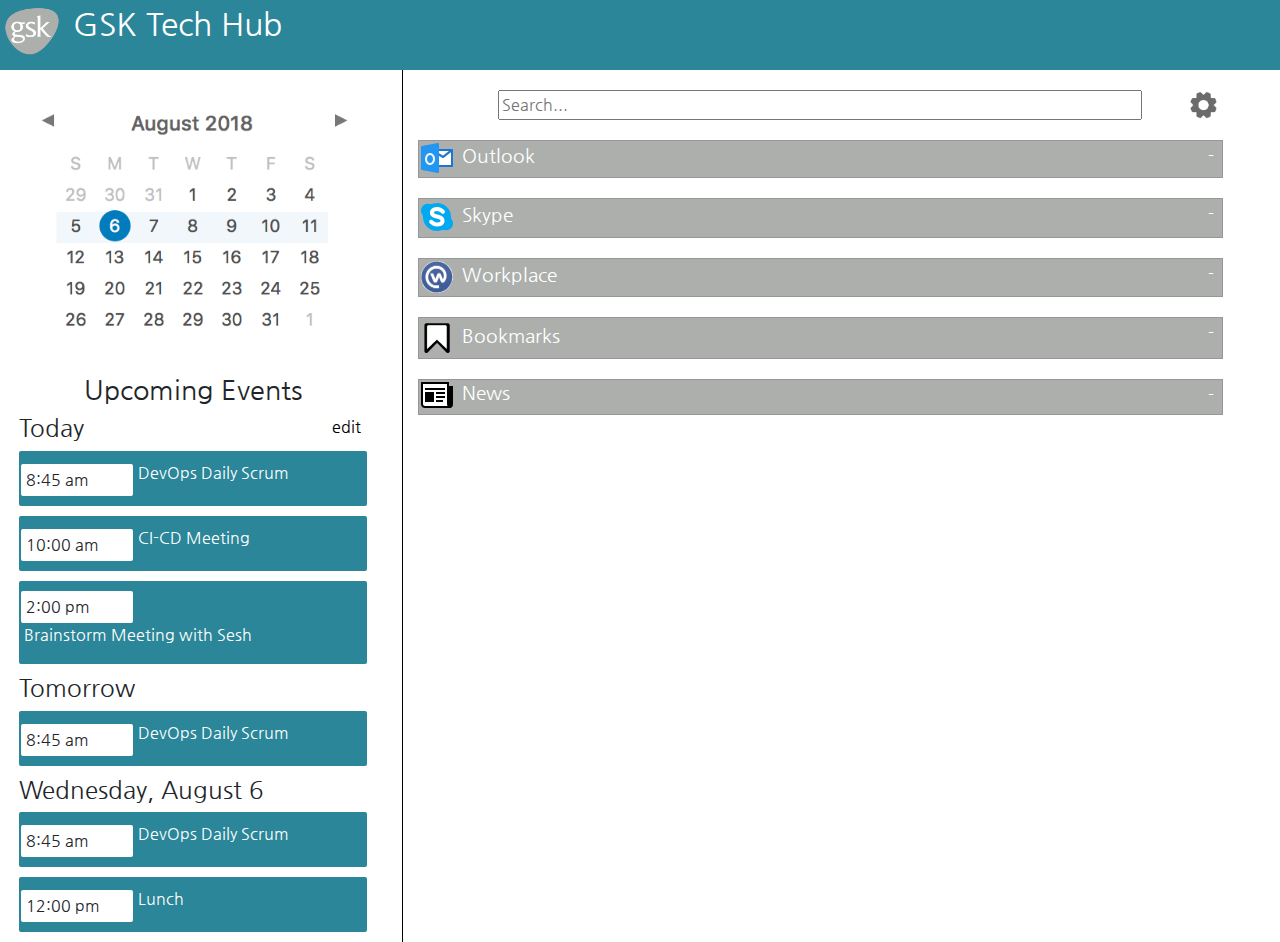
==== app/index.html @ 6ea0b839 "progress" ====
<!DOCTYPE html>
<html>
<head>
	<title>GSK Tech Hub</title>
	<meta http-equiv="Content-Type" content="text/html;charset=utf-8"/>
	<link rel="stylesheet" type="text/css" href="styles/style.css"/>
	<link rel="stylesheet" type="text/css" href="bootstrap-4.1.3-dist/css/bootstrap.css"/>
</head>
<body>
	<header>
		<img alt="gsk logo" src="img/icons/gsklogo-gray.png">
		<h1>GSK Tech Hub</h1>
	</header>

	<div id="body-content" class="container">
		<div class="row">
			<div class="col-4" id="calendar">
				<div class="container">
				<!-- embed the outlook calendar -->
				<img alt="outlook calendar" src="img/outlook-calendar.png">
					<h2>Upcoming Events</h2>
					<button>edit</button>
					<div class="day">
						<h3>Today</h3> 
						<div class="event">
							<p><div class="time">8:45 am</div><span class="description">DevOps Daily Scrum</span></p>
						</div>
						<div class="event">
							<p><div class="time">10:00 am</div><span class="description">CI-CD Meeting</span></p>
						</div>
						<div class="event">
							<p><div class="time">2:00 pm</div><span class="description">Brainstorm Meeting with Sesh</span></p>
						</div>

						<!-- date should udpate -->
						<!-- going to hard coode the data now but something like select * from events where day = this day, for each event on this day, create a new event -->
					</div>
					<div class="day">
						<h3>Tomorrow</h3>
						<div class="event">
							<p><div class="time">8:45 am</div><span class="description">DevOps Daily Scrum</span></p>
						</div>
					</div>
					<div class="day">
						<h3>Wednesday, August 6</h3>
						<div class="event">
							<p><div class="time">8:45 am</div><span class="description">DevOps Daily Scrum</span></p>
						</div>
						<div class="event">
							<p><div class="time">12:00 pm</div><span class="description">Lunch</span></p>
						</div>
					</div>

					<!-- also do this in jquery -->
					<!-- store info based on the date + time -->
				</div>
			</div>

			<div class="col-8" id="all">
				<button id="settings" data-toggle="modal" data-target="#settings-modal"><img alt="settings" src="img/icons/settings.png"></button>
				<!-- settings widget -->
				<div id="settings-modal" class="modal">
					<button type="button" class="close" data-dismiss="modal">&times;</button>
					<div class="modal-content">
						<ul class="options">
							<li>
								<label class="form-check-label" for="outlook-show">Outlook</label>
								<input type="checkbox" class="form-check-input" id="outlook-show">
							</li>
							<li>
								<label class="form-check-label" for="skype-show">Skype</label>
								<input type="checkbox" class="form-check-input" id="skype-show">
							</li>
							<li>
								<label class="form-check-label" for="workplace-show">Workplace</label>
								<input type="checkbox" class="form-check-input" id="workplace-show">
							</li>
							<li>
								<label class="form-check-label" for="bookmarks-show">Bookmarks</label>
								<input type="checkbox" class="form-check-input" id="bookmarks-show">
							</li>
							<li>
								<label class="form-check-label" for="news-show">News</label>
								<input type="checkbox" class="form-check-input" id="news-show">
							</li>
						</ul>
					</div>
				</div>
				<input id="search" type="text" placeholder="Search...">

				<!-- make containers based on the data we pull in - need a backend -->
				<div class="container">
					<div class="container-header">
						<img alt="logo" src="img/icons/outlook.png">
						<h2>Outlook</h2>
						<button data-toggle="collapse" data-target="#outlook">-</button> <!-- check if toggled or not, then changed to + -->
					</div>
					<div id="outlook" class="container-content collapse in">
						<!-- just screenshot the UI -->
						content
					</div>
				</div>

				<div class="container">
					<div class="container-header">
						<img alt="logo" src="img/icons/skype.png">
						<h2>Skype</h2>
						<button data-toggle="collapse" data-target="#skype">-</button>
					</div>
					<div id="skype" class="container-content collapse in">
						content
					</div>
				</div>

				<div class="container">
					<div class="container-header">
						<img alt="logo" src="img/icons/workplace.png">
						<h2>Workplace</h2>
						<button data-toggle="collapse" data-target="#workplace">-</button>
					</div>
					<div id="workplace" class="container-content collapse in">
						content
					</div>
				</div>

				<div class="container">
					<div class="container-header">
						<img alt="logo" src="img/icons/bookmark.png"> <!-- why is this bigger -->
						<h2>Bookmarks</h2>
						<button data-toggle="collapse" data-target="#bookmarks">-</button>
					</div>
					<div id="bookmarks" class="container-content collapse in">
						content
					</div>
				</div>

				<div class="container">
					<div class="container-header">
						<img alt="logo" src="img/icons/news.png">
						<h2>News</h2>
						<button data-toggle="collapse" data-target="#news">-</button>
					</div>
					<div id="news" class="container-content collapse in">
						content
					</div>
				</div>
			</div>
		</div>
	</div>

	<script src="scripts/jquery-3.2.1.min.js" type="text/javascript"></script>
	<script src="scripts/index.js" type="text/javascript"></script>
	<script src="bootstrap-4.1.3-dist/js/bootstrap.js" type="text/javascript"></script>
</body>
</html>
---- app/styles/style.css ----
:root {
	--gskteal: #2A8698;
	--gskorange: #E76B23;
	--gskgray: #ACAFAC;
	--white: #FFFFFF;
 	--myfont: "Nanum Gothic", sans-serif;
}

@font-face {
	font-family: "Nanum Gothic";
 	src:url("../Nanum_Gothic/NanumGothic-Regular.ttf");
}

html, body {
    overflow-y: visible;
    margin: 0;
    font-family: var(--myfont) !important; 
}

header {
	background-color: var(--gskteal);
	height: 70px; /** TODO: edit height */
}

header img {
	width: 5%;
}

header h1 {
	font-size: 24pt;
	color: var(--white);
	margin: 0;
	padding: 5px;
	display: inline-block;
	font-weight: normal;
	text-align: center; /* not working */
}

button {
	border: none;
	background-color: inherit;
}

.container {
	margin: 0 !important;
	/** TODO: remove right margin */;
	padding: 0 !important;
}

#calendar {
	border-right: 1px solid black;
}

#calendar .container {
	width: 90%;
	margin: 0 5% !important;
}

#calendar img {
	width: 100%;
	padding-top: 20px;
}

#calendar button {
	float: right;
}

#calendar h2 {
	font-size: 20pt !important;
	text-align: center;
}

#calendar h3 {
	font-size: 18pt !important;
}

.event {
	background-color: var(--gskteal);
	border-radius: 2px;
	margin-bottom: 10px;
}

.event p {
	padding-top: 5px;
	padding-bottom: 5px;
	font-size: 16pt;
	margin: 0 !important;
}

.event .time {
	background-color: var(--white);
	border-radius: 2px;
	padding: 4px 5px; /* Things aint aligning */
	margin-left: 2px;
	display: inline-block;
	width: 32%;
	/* make the width all the same */
	/* smaller font size */
}

.event .description {
	padding-left: 5px;
	padding-right: 5px;
	color: white;
	display: inline-block;
	width: 68%-2px;
	overflow-x: hidden; /* dis aint workin */
}

#all {
	margin-top: 20px;
}

#settings {
	width: 5%;
	float: right;
}

#settings img {
	width: 100%;
}

#settings-modal {
	width: 15%;
	position: absolute;
	/* align w settings */
}

#settings-modal ul {
	list-style: none;
	padding: 5px;
}

#settings-modal li input {
	position: relative !important;
	margin-left: 0 !important;
}

#search {
	display: block;
	width: 80%;
	margin: 0 10% 20px 10%;
}

#all .container {
	border: 1px solid #979797;
	margin-bottom: 20px !important;
	margin-right: 15px !important;
}

.container-header {
	background-color: var(--gskgray);
	padding: 2px;
}

.container-header img {
	width: 4%;
	margin-right: 5px;
}

.container-header h2 {
	display: inline-block;
	color: var(--white);
	font-size: 14pt;
}

.container-header button {
	color: white;
	float: right;
}

@media (min-width: 961px) {
	.container {
   		max-width: 1223px !important;
   	}
}
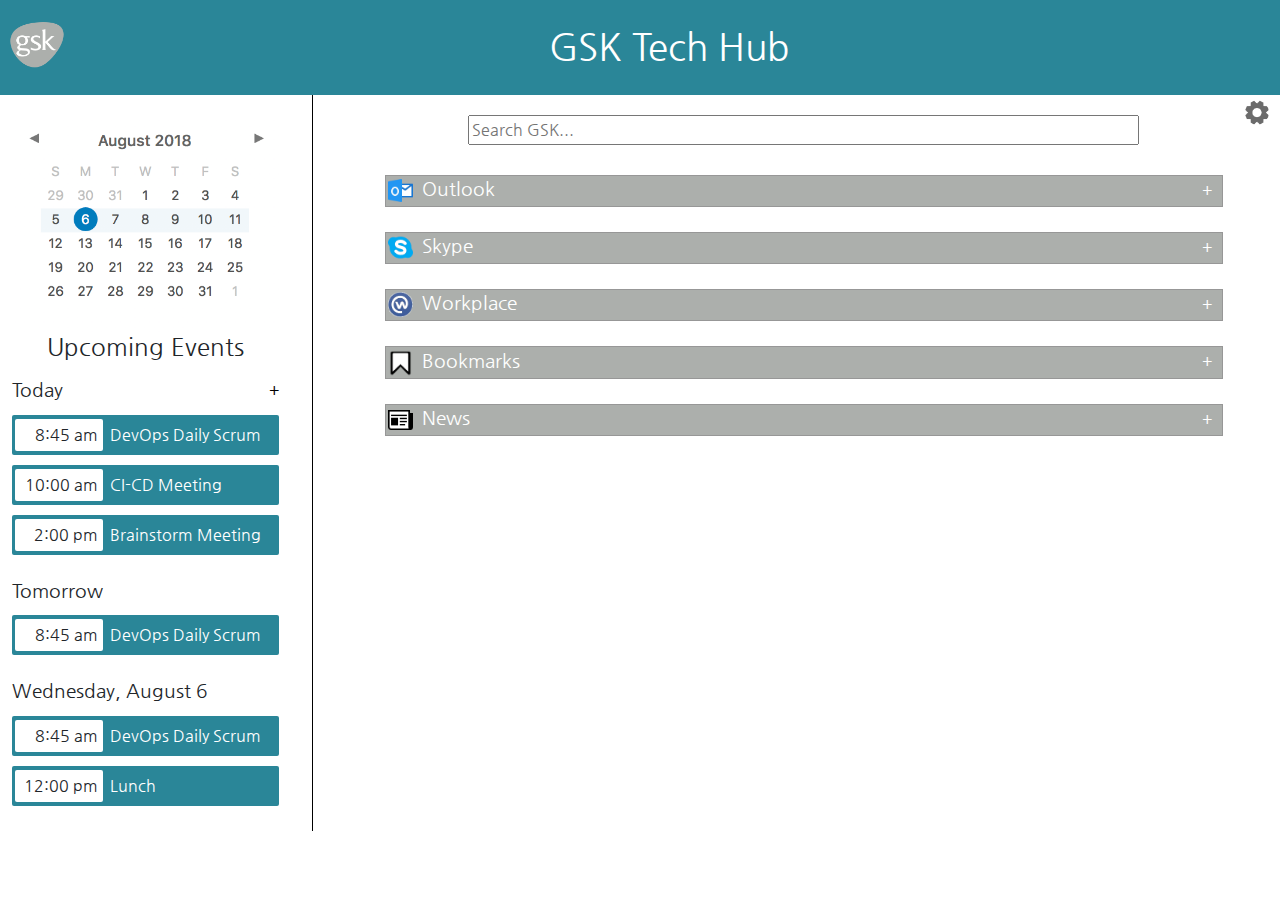
==== commit bc0442b2: "after my computer crashed twice I will always remember to back up my code" ====
--- a/app/index.html
+++ b/app/index.html
@@ -9,18 +9,46 @@
 <body>
 	<header>
 		<img alt="gsk logo" src="img/icons/gsklogo-gray.png">
-		<h1>GSK Tech Hub</h1>
+		<h1 class="centered">GSK Tech Hub</h1>
 	</header>
 
 	<div id="body-content" class="container">
 		<div class="row">
-			<div class="col-4" id="calendar">
+			<div class="col-3" id="calendar">
 				<div class="container">
-				<!-- embed the outlook calendar -->
-				<img alt="outlook calendar" src="img/outlook-calendar.png">
-					<h2>Upcoming Events</h2>
-					<button>edit</button>
-					<div class="day">
+					<!-- embed the outlook calendar -->
+					<img alt="outlook calendar" src="img/outlook-calendar.png">
+					<h2 class="centered">Upcoming Events</h2>
+
+					<button id="addEvent" data-toggle="modal" data-target="#calendar-modal">+</button>
+					<div id="calendar-modal" class="modal fade">
+						<div class="modal-dialog">
+							<div class="modal-content">
+								<button type="button" class="close" data-dismiss="modal">&times;</button>
+								<h3 class="centered">Add an event</h3> <!-- send data to outlook -->
+								<form id="addEventForm">
+									<div class="flex-container">
+										<label for="calendar_date">Date: </label>
+										<input id="eventDate" type="date">
+									</div>
+									<div class="flex-container">
+										<label for="calendar_date">Time: </label>
+										<input id="eventTime" type="time">
+									</div>
+									<div class="flex-container">
+										<label for="calendar_description">Description: </label>
+										<input id="eventDescription" type="text">
+									</div>
+									<div class="centered">
+										<button id="submitEvent" data-dismiss="modal">Add</button>
+									</div>
+								</form>
+							</div>
+						</div>
+					</div>	
+
+					<div class="clear_float"></div>
+					<div id="today" class="day">
 						<h3>Today</h3> 
 						<div class="event">
 							<p><div class="time">8:45 am</div><span class="description">DevOps Daily Scrum</span></p>
@@ -29,7 +57,9 @@
 							<p><div class="time">10:00 am</div><span class="description">CI-CD Meeting</span></p>
 						</div>
 						<div class="event">
-							<p><div class="time">2:00 pm</div><span class="description">Brainstorm Meeting with Sesh</span></p>
+							<p><div class="time">2:00 pm</div><span class="description">Brainstorm Meeting</span></p>
+						</div>
+						<div id="newEvent" class="event">
 						</div>
 
 						<!-- date should udpate -->
@@ -56,92 +86,119 @@
 				</div>
 			</div>
 
-			<div class="col-8" id="all">
+			<div class="col-9">
 				<button id="settings" data-toggle="modal" data-target="#settings-modal"><img alt="settings" src="img/icons/settings.png"></button>
-				<!-- settings widget -->
-				<div id="settings-modal" class="modal">
-					<button type="button" class="close" data-dismiss="modal">&times;</button>
-					<div class="modal-content">
-						<ul class="options">
-							<li>
-								<label class="form-check-label" for="outlook-show">Outlook</label>
-								<input type="checkbox" class="form-check-input" id="outlook-show">
-							</li>
-							<li>
-								<label class="form-check-label" for="skype-show">Skype</label>
-								<input type="checkbox" class="form-check-input" id="skype-show">
-							</li>
-							<li>
-								<label class="form-check-label" for="workplace-show">Workplace</label>
-								<input type="checkbox" class="form-check-input" id="workplace-show">
-							</li>
-							<li>
-								<label class="form-check-label" for="bookmarks-show">Bookmarks</label>
-								<input type="checkbox" class="form-check-input" id="bookmarks-show">
-							</li>
-							<li>
-								<label class="form-check-label" for="news-show">News</label>
-								<input type="checkbox" class="form-check-input" id="news-show">
-							</li>
-						</ul>
+				<div id="settings-modal" class="modal fade">
+					<div class="modal-dialog">
+						<div class="modal-content">
+							<h3 class="centered">Apps</h3>
+							<ul class="options">
+								<li>
+									<label class="form-check-label" for="outlook-show"><img alt="logo" src="img/icons/outlook.png">Outlook</label>
+									<input type="checkbox" class="form-check-input" id="outlook-show" checked>
+								</li>
+								<li>
+									<label class="form-check-label" for="skype-show"><img alt="logo" src="img/icons/skype.png">Skype</label>
+									<input type="checkbox" class="form-check-input" id="skype-show" checked>
+								</li>
+								<li>
+									<label class="form-check-label" for="workplace-show"><img alt="logo" src="img/icons/workplace.png">Workplace</label>
+									<input type="checkbox" class="form-check-input" id="workplace-show" checked>
+								</li>
+								<li>
+									<label class="form-check-label" for="bookmarks-show"><img alt="logo" src="img/icons/bookmark.png">Bookmarks</label>
+									<input type="checkbox" class="form-check-input" id="bookmarks-show" checked>
+								</li>
+								<li>
+									<label class="form-check-label" for="news-show"><img alt="logo" src="img/icons/news.png">News</label>
+									<input type="checkbox" class="form-check-input" id="news-show" checked>
+								</li>
+							</ul>
+							<button id="doneButton" class="close" type="button" data-dismiss="modal">Done</button>
+						</div>
 					</div>
 				</div>
-				<input id="search" type="text" placeholder="Search...">
-
-				<!-- make containers based on the data we pull in - need a backend -->
-				<div class="container">
-					<div class="container-header">
-						<img alt="logo" src="img/icons/outlook.png">
-						<h2>Outlook</h2>
-						<button data-toggle="collapse" data-target="#outlook">-</button> <!-- check if toggled or not, then changed to + -->
-					</div>
-					<div id="outlook" class="container-content collapse in">
-						<!-- just screenshot the UI -->
-						content
-					</div>
-				</div>
-
-				<div class="container">
-					<div class="container-header">
-						<img alt="logo" src="img/icons/skype.png">
-						<h2>Skype</h2>
-						<button data-toggle="collapse" data-target="#skype">-</button>
-					</div>
-					<div id="skype" class="container-content collapse in">
-						content
-					</div>
-				</div>
-
-				<div class="container">
-					<div class="container-header">
-						<img alt="logo" src="img/icons/workplace.png">
-						<h2>Workplace</h2>
-						<button data-toggle="collapse" data-target="#workplace">-</button>
-					</div>
-					<div id="workplace" class="container-content collapse in">
-						content
-					</div>
-				</div>
-
-				<div class="container">
-					<div class="container-header">
-						<img alt="logo" src="img/icons/bookmark.png"> <!-- why is this bigger -->
-						<h2>Bookmarks</h2>
-						<button data-toggle="collapse" data-target="#bookmarks">-</button>
-					</div>
-					<div id="bookmarks" class="container-content collapse in">
-						content
-					</div>
-				</div>
-
-				<div class="container">
-					<div class="container-header">
-						<img alt="logo" src="img/icons/news.png">
-						<h2>News</h2>
-						<button data-toggle="collapse" data-target="#news">-</button>
-					</div>
-					<div id="news" class="container-content collapse in">
-						content
+				<div id="all">
+					<input id="search" type="text" placeholder="Search GSK...">
+
+					<!-- make containers based on the data we pull in - need a backend -->
+					<div id="outlook" class="container">
+						<div class="container-header">
+							<img alt="logo" src="img/icons/outlook.png">
+							<h2>Outlook</h2>
+							<button data-toggle="collapse" data-target="#outlook-container" aria-expanded="false" aria-controls="outlook-container"><span class="min hide">-</span><span class="max show">+</span></button>
+						</div>
+						<div id="outlook-container" class="container-content collapse in">
+							<img alt="outlook" src="img/outlook-inbox.png">
+						</div>
+					</div>
+
+					<div id="skype" class="container">
+						<div class="container-header">
+							<img alt="logo" src="img/icons/skype.png">
+							<h2>Skype</h2>
+							<button data-toggle="collapse" data-target="#skype-container" aria-expanded="false" aria-controls="skype-container"><span class="min hide">-</span><span class="max show">+</span></button>
+						</div>
+						<div id="skype-container" class="container-content collapse in">
+							<img alt="skype" src="img/skype.png">
+						</div>
+					</div>
+
+					<div id="workplace" class="container">
+						<div class="container-header">
+							<img alt="logo" src="img/icons/workplace.png">
+							<h2>Workplace</h2>
+							<button data-toggle="collapse" data-target="#workplace-container" aria-expanded="false" aria-controls="workplace-container"><span class="min hide">-</span><span class="max show">+</span></button>
+						</div>
+						<div id="workplace-container" class="container-content collapse in">
+							content
+						</div>
+					</div>
+
+					<div id="bookmarks" class="container">
+						<div class="container-header">
+							<img alt="logo" src="img/icons/bookmark.png"> 
+							<h2>Bookmarks</h2>
+							<button data-toggle="collapse" data-target="#bookmarks-container" aria-expanded="false" aria-controls="bookmarks-container"><span class="min hide">-</span><span class="max show">+</span></button>
+						</div>
+						<div id="bookmarks-container" class="container-content collapse in">
+							<div class="bookmark-links left">
+								<h4>GSK Internal</h4>
+								<ul>
+									<li><a href="#">Connect GSK</a></li>
+									<li><a href="#">Service Gateway</a></li>
+									<li><a href="#">Outlook</a></li>
+									<li><a href="#">OneDrive</a></li>
+									<li><a href="#">Workplace</a></li>
+								</ul>
+							</div>
+							<div class="bookmark-links">
+								<h4>Human Resources</h4>
+								<ul>
+									<li><a href="#">Fieldglass</a></li>
+									<li><a href="#">Atrium</a></li>
+								</ul>
+							</div>
+							<div class="bookmark-links right">
+								<h4>Personal</h4>
+								<ul>
+									<li><a href="#">JIRA</a></li>
+									<li><a href="#">Confluence</a></li>
+									<li><a href="#">Github</a></li>
+								</ul>
+							</div>
+						</div>
+					</div>
+
+					<div id="news" class="container">
+						<div class="container-header">
+							<img alt="logo" src="img/icons/news.png">
+							<h2>News</h2>
+							<button data-toggle="collapse" data-target="#news-container" aria-expanded="false" aria-controls="news-container"><span class="min hide">-</span><span class="max show">+</span></button>
+						</div>
+						<div id="news-container" class="container-content collapse in">
+							<img alt="news" src="img/news.png">
+						</div>
 					</div>
 				</div>
 			</div>
--- a/app/styles/style.css
+++ b/app/styles/style.css
@@ -1,3 +1,7 @@
+/*---------------------
+--------DOCUMENT-------
+----------------------*/
+
 :root {
 	--gskteal: #2A8698;
 	--gskorange: #E76B23;
@@ -17,35 +21,49 @@
     font-family: var(--myfont) !important; 
 }
 
+button {
+	border: none;
+	background-color: inherit;
+}
+
+button:hover {
+	color: var(--gskgray);
+}
+
+.container {
+	margin: 0 !important;
+	padding: 0 !important;
+}
+
+.centered {
+	text-align: center;
+}
+
+/*---------------------
+--------HEADER---------
+----------------------*/
+
 header {
 	background-color: var(--gskteal);
-	height: 70px; /** TODO: edit height */
+	padding: 20px 5px;
 }
 
 header img {
 	width: 5%;
+	float: left;
 }
 
 header h1 {
-	font-size: 24pt;
+	font-size: 28pt;
 	color: var(--white);
 	margin: 0;
 	padding: 5px;
-	display: inline-block;
 	font-weight: normal;
-	text-align: center; /* not working */
-}
-
-button {
-	border: none;
-	background-color: inherit;
-}
-
-.container {
-	margin: 0 !important;
-	/** TODO: remove right margin */;
-	padding: 0 !important;
-}
+}
+
+/*---------------------
+-------CALENDAR--------
+----------------------*/
 
 #calendar {
 	border-right: 1px solid black;
@@ -53,7 +71,7 @@
 
 #calendar .container {
 	width: 90%;
-	margin: 0 5% !important;
+	margin: 0 4% !important;
 }
 
 #calendar img {
@@ -61,17 +79,59 @@
 	padding-top: 20px;
 }
 
-#calendar button {
+#addEvent, .close {
 	float: right;
+	font-size: 12pt !important;
+	padding: 0;
+}
+
+.close {
+	width: 20px;
+	display: inline-block;
+}
+
+#calendar-modal {
+	width: 300px;
+	top: auto;
+	bottom: auto;
+	left: 20%;
+}
+
+#calendar-modal .modal-dialog {
+	margin-top: 15px;
+}
+
+#calendar-modal .modal-content {
+	padding: 15px 10px;
+}
+
+#calendar-modal .modal-content h3 {
+	padding-bottom: 10px;
+	padding-right: 10px;
+}
+
+.flex-container {
+	display: flex;
+	margin-bottom: 10px;
+}
+
+#calendar-modal input {
+	flex: 2;
+	margin-left: 10px;
 }
 
 #calendar h2 {
-	font-size: 20pt !important;
-	text-align: center;
+	font-size: 18pt !important;
+	padding-bottom: 10px;
 }
 
 #calendar h3 {
-	font-size: 18pt !important;
+	font-size: 14pt !important;
+	padding-bottom: 5px;
+}
+
+.day {
+	margin-bottom: 25px;
 }
 
 .event {
@@ -81,80 +141,109 @@
 }
 
 .event p {
-	padding-top: 5px;
-	padding-bottom: 5px;
-	font-size: 16pt;
+	padding-top: 2px;
+	padding-bottom: 2px;
 	margin: 0 !important;
+	font-size: 10.5pt !important;
 }
 
 .event .time {
 	background-color: var(--white);
 	border-radius: 2px;
-	padding: 4px 5px; /* Things aint aligning */
-	margin-left: 2px;
-	display: inline-block;
-	width: 32%;
-	/* make the width all the same */
-	/* smaller font size */
+	padding: 4px 5px; 
+	margin-left: 3px;
+	text-align: right;
+	display: inline-block;
+	width: 33%;
 }
 
 .event .description {
-	padding-left: 5px;
+	padding-left: 7px;
 	padding-right: 5px;
 	color: white;
-	display: inline-block;
-	width: 68%-2px;
-	overflow-x: hidden; /* dis aint workin */
-}
+	width: 66% - 2px;
+}
+
+/*---------------------
+----------ALL----------
+----------------------*/
 
 #all {
-	margin-top: 20px;
+	padding: 20px 6%;
 }
 
 #settings {
 	width: 5%;
 	float: right;
+	padding-top: 5px;
 }
 
 #settings img {
-	width: 100%;
+	width: 25px;
 }
 
 #settings-modal {
-	width: 15%;
+	width: 200px;
 	position: absolute;
-	/* align w settings */
+	left: auto;
+	right: 30px;
+}
+
+#settings-modal .modal-dialog {
+	margin-top: 30px;
+}
+
+#settings-modal .modal-content h3 {
+	padding: 10px 0;
+	font-size: 14pt !important;
 }
 
 #settings-modal ul {
 	list-style: none;
-	padding: 5px;
-}
-
-#settings-modal li input {
+	padding: 0 5px;
+}
+
+#settings-modal li {
+	padding-bottom: 7px;
+}
+
+#settings-modal img {
+	width: 25px;
+	padding-right: 5px;
+}
+
+#settings-modal input {
 	position: relative !important;
-	margin-left: 0 !important;
+	float: right;
+}
+
+#doneButton {
+	font-size: 12pt;
+	width: 40%;
+	padding-bottom: 5px;
+	margin: 0 30% 10px 30%;
+	/*border: 1px solid var(--gskgray);*/
 }
 
 #search {
 	display: block;
 	width: 80%;
-	margin: 0 10% 20px 10%;
+	margin: 0 10% 30px 10%;
 }
 
 #all .container {
 	border: 1px solid #979797;
-	margin-bottom: 20px !important;
+	margin-bottom: 25px !important;
 	margin-right: 15px !important;
 }
 
 .container-header {
 	background-color: var(--gskgray);
-	padding: 2px;
+	padding: 2px 2px 0 2px;
 }
 
 .container-header img {
-	width: 4%;
+	width: 3%;
 	margin-right: 5px;
 }
 
@@ -162,11 +251,58 @@
 	display: inline-block;
 	color: var(--white);
 	font-size: 14pt;
+	margin-bottom: 0.35rem;
 }
 
 .container-header button {
 	color: white;
 	float: right;
+	width: 25px;
+}
+
+.show {
+	display: inline-block;
+}
+
+.hide {
+	display: none;
+}
+
+.container-content img {
+	width: 100%;
+}
+
+#bookmarks {
+	padding-left: 10px;
+	padding-right: 10px;
+}
+
+#bookmarks h4 {
+	font-size: 16pt !important;
+}
+
+.bookmark-links {
+	width: 30%;
+	margin-left: 2%;
+	margin-right: 2%;
+	display: inline-block;
+}
+
+.bookmark-links ul {
+	list-style: none;
+	padding-left: 0;
+}
+
+.left {
+	margin-left: 0;
+}
+
+.right {
+	margin-right: 0;
+}
+
+#bookmarks li a {
+
 }
 
 @media (min-width: 961px) {
@@ -175,4 +311,10 @@
    	}
 }
 
-
+@media (min-width: 1224px) {
+	.container {
+   		max-width: 1823px !important;
+   	}
+}
+
+
